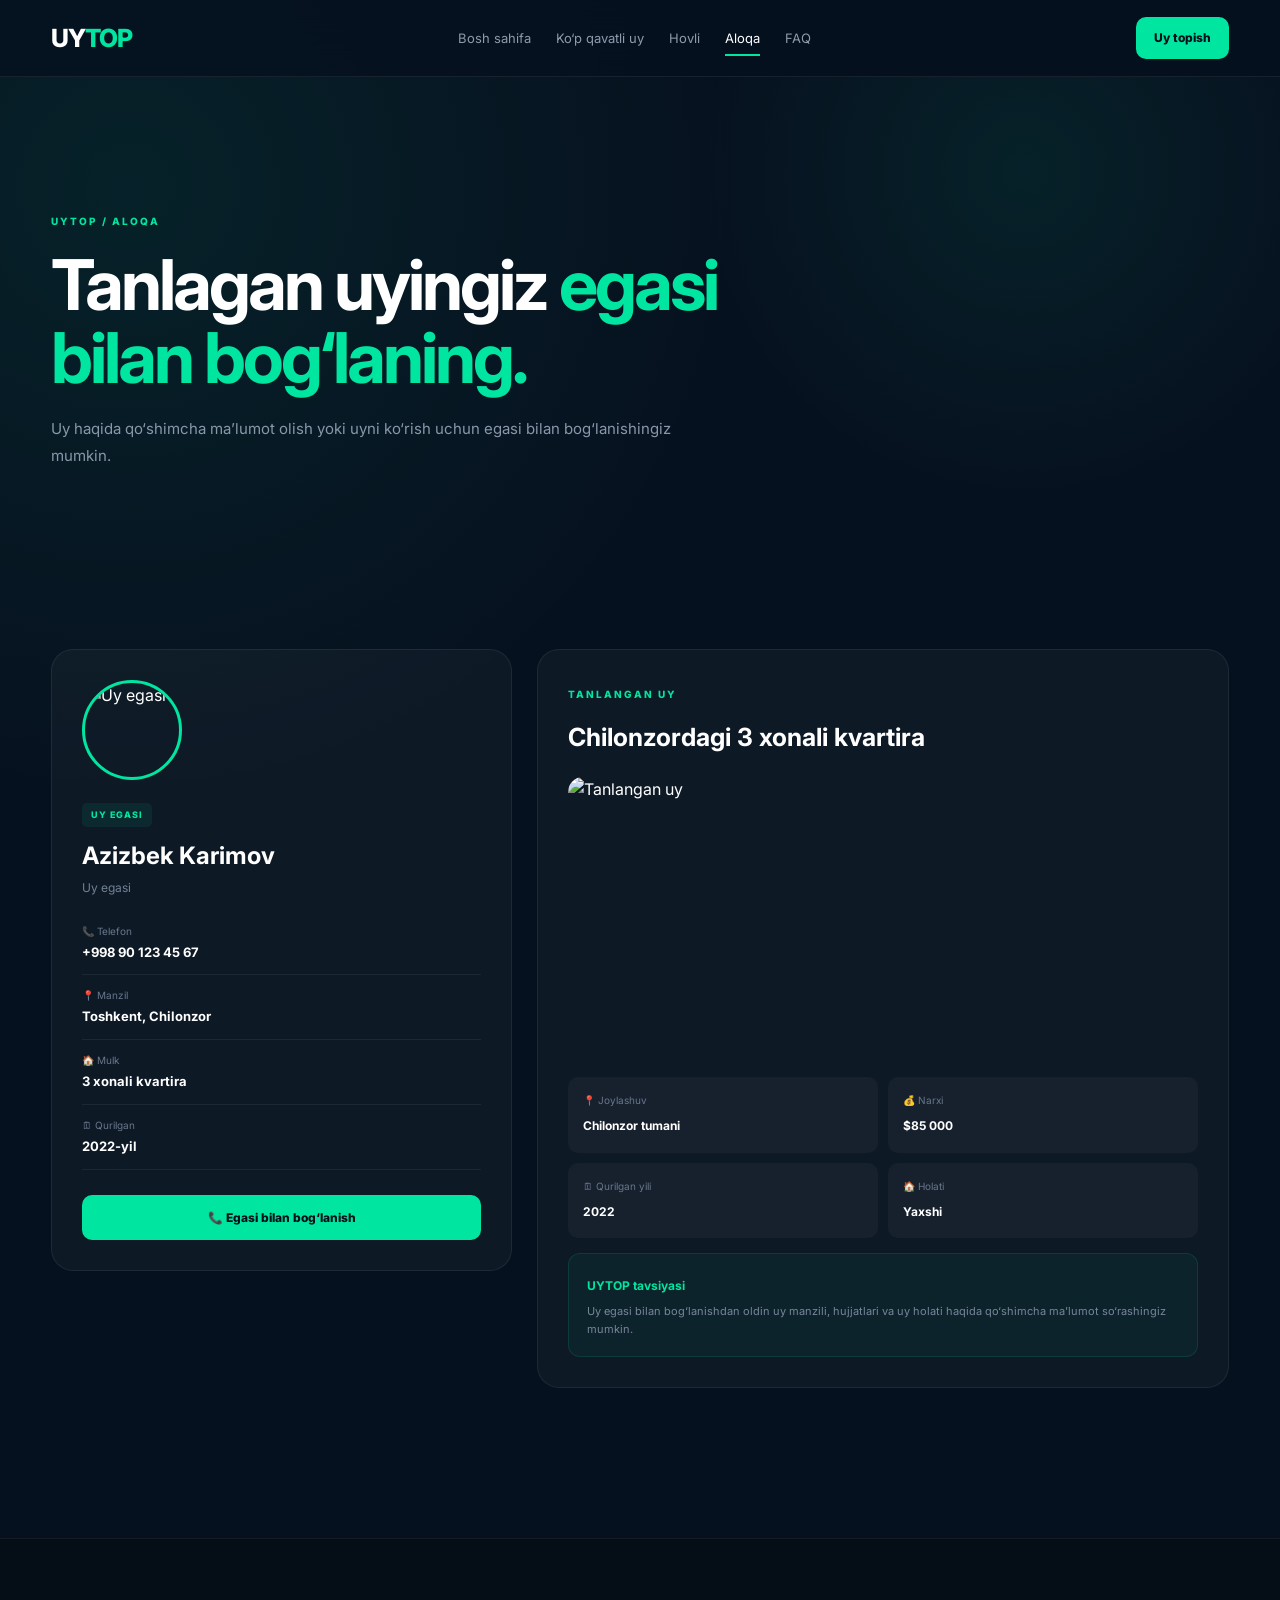
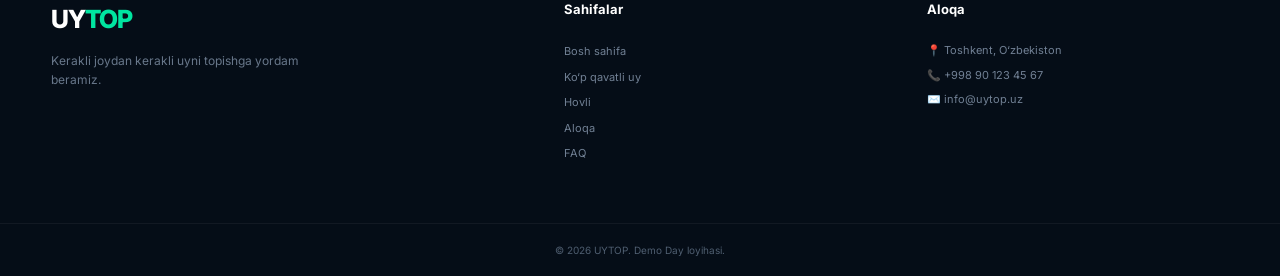
==== aloqa.html @ 3dddcec1 "uy" ====
<!DOCTYPE html>
<html lang="uz">

<head>

    <meta charset="UTF-8">

    <meta name="viewport"
          content="width=device-width, initial-scale=1.0">

    <title>Aloqa — UYTOP</title>

    <link rel="stylesheet" href="style.css">

</head>


<body>


<header class="header">

    <div class="container nav">

        <a href="index.html" class="logo">
            UY<span>TOP</span>
        </a>


        <nav class="menu">

            <a href="index.html">
                Bosh sahifa
            </a>

            <a href="kop-qavatli.html">
                Ko‘p qavatli uy
            </a>

            <a href="hovli.html">
                Hovli
            </a>

            <a href="aloqa.html" class="active">
                Aloqa
            </a>

            <a href="faq.html">
                FAQ
            </a>

        </nav>


        <a href="aloqa.html" class="nav-button">
            Uy topish
        </a>

    </div>

</header>



<main>


<section class="page-hero">

    <div class="container">

        <span class="section-label">
            UYTOP / ALOQA
        </span>

        <h1>
            Tanlagan uyingiz
            <span>egasi bilan bog‘laning.</span>
        </h1>

        <p>
            Uy haqida qo‘shimcha ma’lumot olish yoki
            uyni ko‘rish uchun egasi bilan bog‘lanishingiz mumkin.
        </p>

    </div>

</section>



<section class="section">

    <div class="container contact-grid">


        <!-- UY EGASI -->

        <div class="owner-card">

            <div class="owner-photo">

                <img
                    src="https://picsum.photos/300/300?random=40"
                    alt="Uy egasi"
                >

            </div>


            <div class="owner-info">

                <span class="tag">
                    UY EGASI
                </span>

                <h2>
                    Azizbek Karimov
                </h2>

                <p>
                    Uy egasi
                </p>

            </div>


            <div class="owner-details">

                <div>
                    <span>📞 Telefon</span>

                    <strong>
                        +998 90 123 45 67
                    </strong>
                </div>


                <div>
                    <span>📍 Manzil</span>

                    <strong>
                        Toshkent, Chilonzor
                    </strong>
                </div>


                <div>
                    <span>🏠 Mulk</span>

                    <strong>
                        3 xonali kvartira
                    </strong>
                </div>


                <div>
                    <span>🗓 Qurilgan</span>

                    <strong>
                        2022-yil
                    </strong>
                </div>

            </div>


            <a href="tel:+998901234567"
               class="call-button">

                📞 Egasi bilan bog‘lanish

            </a>

        </div>



        <!-- TANLANGAN UY -->

        <div class="selected-property">

            <span class="section-label">
                TANLANGAN UY
            </span>

            <h2>
                Chilonzordagi 3 xonali kvartira
            </h2>


            <img
                src="https://picsum.photos/600/400?random=41"
                alt="Tanlangan uy"
            >


            <div class="selected-info">

                <div>
                    <span>📍 Joylashuv</span>

                    <strong>
                        Chilonzor tumani
                    </strong>
                </div>


                <div>
                    <span>💰 Narxi</span>

                    <strong>
                        $85 000
                    </strong>
                </div>


                <div>
                    <span>🗓 Qurilgan yili</span>

                    <strong>
                        2022
                    </strong>
                </div>


                <div>
                    <span>🏠 Holati</span>

                    <strong>
                        Yaxshi
                    </strong>
                </div>

            </div>


            <div class="notice">

                <strong>
                    UYTOP tavsiyasi
                </strong>

                <p>
                    Uy egasi bilan bog‘lanishdan oldin
                    uy manzili, hujjatlari va uy holati
                    haqida qo‘shimcha ma’lumot so‘rashingiz mumkin.
                </p>

            </div>

        </div>


    </div>

</section>


</main>



<footer class="footer">

    <div class="container footer-grid">

        <div>

            <a href="index.html"
               class="logo">

                UY<span>TOP</span>

            </a>

            <p>
                Kerakli joydan kerakli uyni
                topishga yordam beramiz.
            </p>

        </div>


        <div>

            <h4>Sahifalar</h4>

            <a href="index.html">
                Bosh sahifa
            </a>

            <a href="kop-qavatli.html">
                Ko‘p qavatli uy
            </a>

            <a href="hovli.html">
                Hovli
            </a>

            <a href="aloqa.html">
                Aloqa
            </a>

            <a href="faq.html">
                FAQ
            </a>

        </div>


        <div>

            <h4>Aloqa</h4>

            <p>📍 Toshkent, O‘zbekiston</p>

            <p>📞 +998 90 123 45 67</p>

            <p>✉️ info@uytop.uz</p>

        </div>

    </div>


    <div class="copyright">
        © 2026 UYTOP. Demo Day loyihasi.
    </div>

</footer>


</body>
</html>
---- style.css ----
@import url('https://fonts.googleapis.com/css2?family=Inter:wght@400;500;600;700;800&display=swap');


/* ===================================
   RESET
=================================== */

* {
    margin: 0;
    padding: 0;
    box-sizing: border-box;
}

html {
    scroll-behavior: smooth;
}

body {
    font-family: "Inter", sans-serif;

    background:
        radial-gradient(
            circle at 10% 10%,
            rgba(0, 229, 160, .08),
            transparent 30%
        ),
        #06111f;

    color: #ffffff;

    line-height: 1.6;

    overflow-x: hidden;
}

a {
    text-decoration: none;

    color: inherit;
}

img {
    max-width: 100%;

    display: block;
}

button {
    font-family: inherit;
}


/* ===================================
   CONTAINER
=================================== */

.container {
    width: min(1180px, 92%);

    margin: 0 auto;
}


/* ===================================
   HEADER
=================================== */

.header {
    position: sticky;

    top: 0;

    z-index: 1000;

    background: rgba(6,17,31,.85);

    backdrop-filter: blur(18px);

    border-bottom:
        1px solid rgba(255,255,255,.07);
}

.nav {
    min-height: 76px;

    display: flex;

    align-items: center;

    justify-content: space-between;

    gap: 25px;
}

.logo {
    font-size: 25px;

    font-weight: 800;

    letter-spacing: -1px;
}

.logo span {
    color: #00e5a0;
}

.menu {
    display: flex;

    align-items: center;

    gap: 25px;
}

.menu a {
    position: relative;

    color: #8d9bac;

    font-size: 13px;

    transition: .3s ease;
}

.menu a:hover,
.menu a.active {
    color: #ffffff;
}

.menu a::after {
    content: "";

    position: absolute;

    left: 0;

    bottom: -8px;

    width: 0;

    height: 2px;

    background: #00e5a0;

    transition: .3s;
}

.menu a:hover::after,
.menu a.active::after {
    width: 100%;
}

.nav-button {
    padding: 11px 18px;

    background: #00e5a0;

    color: #031019;

    border-radius: 10px;

    font-size: 12px;

    font-weight: 800;

    transition: .3s;
}

.nav-button:hover {
    transform: translateY(-3px);

    box-shadow:
        0 12px 30px rgba(0,229,160,.2);
}


/* ===================================
   HERO
=================================== */

.hero {
    min-height: 650px;

    display: flex;

    align-items: center;
}

.hero-grid {
    display: grid;

    grid-template-columns: 1fr 1fr;

    align-items: center;

    gap: 70px;
}

.badge {
    display: inline-block;

    padding: 7px 13px;

    border-radius: 30px;

    color: #00e5a0;

    background:
        rgba(0,229,160,.08);

    border:
        1px solid rgba(0,229,160,.15);

    font-size: 11px;

    margin-bottom: 20px;
}

.hero-content h1 {
    max-width: 650px;

    font-size:
        clamp(45px, 6vw, 75px);

    line-height: 1.02;

    letter-spacing: -4px;

    margin-bottom: 25px;

    animation: fadeUp .8s ease both;
}

.hero-content h1 span {
    display: block;

    color: #00e5a0;
}

.hero-content > p {
    max-width: 600px;

    color: #91a0b1;

    font-size: 16px;

    line-height: 1.8;

    margin-bottom: 30px;

    animation: fadeUp 1s .1s ease both;
}

.hero-buttons {
    display: flex;

    gap: 12px;

    animation: fadeUp 1s .2s ease both;
}

.btn {
    display: inline-block;

    padding: 14px 21px;

    border-radius: 10px;

    font-size: 13px;

    font-weight: 700;

    transition: .3s ease;
}

.btn.primary {
    background: #00e5a0;

    color: #031019;
}

.btn.primary:hover {
    transform: translateY(-4px);

    box-shadow:
        0 15px 35px rgba(0,229,160,.2);
}

.btn.secondary {
    background: rgba(255,255,255,.04);

    border:
        1px solid rgba(255,255,255,.1);

    color: white;
}

.btn.secondary:hover {
    background:
        rgba(255,255,255,.09);

    transform: translateY(-4px);
}

.hero-stats {
    display: flex;

    gap: 40px;

    margin-top: 40px;
}

.hero-stats div {
    display: flex;

    flex-direction: column;
}

.hero-stats strong {
    color: #ffffff;

    font-size: 20px;
}

.hero-stats span {
    color: #69798c;

    font-size: 11px;
}


/* ===================================
   HERO IMAGE
=================================== */

.hero-image {
    position: relative;

    animation:
        imageAppear 1s .2s ease both;
}

.hero-image > img {
    width: 100%;

    height: 470px;

    object-fit: cover;

    border-radius: 25px;

    border:
        1px solid rgba(255,255,255,.1);

    filter:
        saturate(.9)
        brightness(.8);

    box-shadow:
        0 30px 80px rgba(0,0,0,.35);
}

.image-card {
    position: absolute;

    padding: 13px 16px;

    background:
        rgba(5,18,31,.88);

    backdrop-filter: blur(12px);

    border:
        1px solid rgba(255,255,255,.1);

    border-radius: 12px;

    box-shadow:
        0 15px 40px rgba(0,0,0,.25);
}

.price-card {
    left: -25px;

    bottom: 45px;

    display: flex;

    flex-direction: column;
}

.price-card span {
    color: #738398;

    font-size: 10px;
}

.price-card strong {
    color: #00e5a0;

    font-size: 20px;
}

.location-card {
    right: -20px;

    top: 30px;

    color: #ffffff;

    font-size: 11px;
}


/* ===================================
   SECTIONS
=================================== */

.section {
    padding: 100px 0;
}

.section-title {
    max-width: 700px;

    margin:
        0 auto 55px;

    text-align: center;
}

.section-title > span,
.section-label {
    color: #00e5a0;

    font-size: 10px;

    font-weight: 800;

    letter-spacing: 2px;
}

.section-title h2 {
    font-size: 42px;

    line-height: 1.15;

    letter-spacing: -2px;

    margin: 12px 0;
}

.section-title h2 b {
    color: #00e5a0;
}

.section-title p {
    color: #7f8da0;

    font-size: 14px;

    line-height: 1.7;
}


/* ===================================
   PROBLEM
=================================== */

.problem-grid {
    display: grid;

    grid-template-columns:
        repeat(3, 1fr);

    gap: 18px;
}

.problem-card {
    padding: 28px;

    background:
        rgba(255,255,255,.035);

    border:
        1px solid rgba(255,255,255,.07);

    border-radius: 18px;

    transition: .35s ease;
}

.problem-card:hover {
    transform: translateY(-8px);

    border-color:
        rgba(0,229,160,.25);
}

.icon {
    width: 48px;

    height: 48px;

    display: flex;

    align-items: center;

    justify-content: center;

    background:
        rgba(0,229,160,.08);

    border-radius: 12px;

    font-size: 22px;

    margin-bottom: 18px;
}

.problem-card h3 {
    font-size: 16px;

    margin-bottom: 10px;
}

.problem-card p {
    color: #7e8c9e;

    font-size: 13px;

    line-height: 1.7;
}


/* ===================================
   SOLUTION
=================================== */

.solution-section {
    background:
        linear-gradient(
            90deg,
            rgba(0,229,160,.025),
            transparent
        );
}

.solution-grid {
    display: grid;

    grid-template-columns: 1fr 1fr;

    gap: 80px;

    align-items: center;
}

.solution-grid h2 {
    font-size: 45px;

    line-height: 1.1;

    letter-spacing: -2px;

    margin: 15px 0 20px;
}

.solution-grid h2 span {
    color: #00e5a0;
}

.solution-grid > div:first-child > p {
    color: #8795a7;

    font-size: 14px;

    line-height: 1.8;

    margin-bottom: 28px;
}

.solution-list {
    display: flex;

    flex-direction: column;

    gap: 12px;
}

.solution-item {
    display: flex;

    gap: 20px;

    padding: 20px;

    border-radius: 14px;

    background:
        rgba(255,255,255,.035);

    border:
        1px solid rgba(255,255,255,.06);

    transition: .3s;
}

.solution-item:hover {
    transform: translateX(7px);

    border-color:
        rgba(0,229,160,.25);
}

.solution-item > span {
    color: #00e5a0;

    font-weight: 800;
}

.solution-item h3 {
    font-size: 14px;

    margin-bottom: 3px;
}

.solution-item p {
    color: #748296;

    font-size: 12px;
}


/* ===================================
   HOUSE TYPES
=================================== */

.house-types {
    display: grid;

    grid-template-columns: 1fr 1fr;

    gap: 20px;
}

.house-type {
    overflow: hidden;

    background:
        rgba(255,255,255,.035);

    border:
        1px solid rgba(255,255,255,.07);

    border-radius: 20px;

    transition: .4s;
}

.house-type:hover {
    transform: translateY(-8px);

    border-color:
        rgba(0,229,160,.3);
}

.house-type > img {
    width: 100%;

    height: 270px;

    object-fit: cover;

    transition: .5s;
}

.house-type:hover img {
    transform: scale(1.04);
}

.house-type-content {
    padding: 25px;
}

.tag {
    display: inline-block;

    color: #00e5a0;

    background:
        rgba(0,229,160,.08);

    padding: 5px 9px;

    border-radius: 5px;

    font-size: 9px;

    font-weight: 800;

    letter-spacing: 1px;
}

.house-type h3 {
    font-size: 22px;

    margin: 12px 0;
}

.house-type p {
    color: #7f8da0;

    font-size: 13px;

    line-height: 1.7;

    margin-bottom: 18px;
}

.house-type-content a {
    color: #00e5a0;

    font-size: 13px;

    font-weight: 700;

    transition: .3s;
}

.house-type-content a:hover {
    padding-left: 5px;
}


/* ===================================
   PAGE HERO
=================================== */

.page-hero {
    padding: 130px 0 80px;

    background:
        radial-gradient(
            circle at 80% 20%,
            rgba(0,229,160,.08),
            transparent 30%
        );
}

.page-hero h1 {
    max-width: 800px;

    font-size:
        clamp(42px, 6vw, 70px);

    line-height: 1.05;

    letter-spacing: -3px;

    margin: 15px 0 20px;
}

.page-hero h1 span {
    color: #00e5a0;
}

.page-hero p {
    max-width: 650px;

    color: #8997a9;

    font-size: 15px;

    line-height: 1.8;
}


/* ===================================
   PROPERTY GRID
=================================== */

.house-grid {
    display: grid;

    grid-template-columns:
        repeat(2, 1fr);

    gap: 20px;
}

.property-card {
    overflow: hidden;

    background:
        rgba(255,255,255,.035);

    border:
        1px solid rgba(255,255,255,.07);

    border-radius: 20px;

    transition: .4s;
}

.property-card:hover {
    transform: translateY(-8px);

    border-color:
        rgba(0,229,160,.3);

    box-shadow:
        0 25px 60px rgba(0,0,0,.2);
}

.property-card > img {
    width: 100%;

    height: 270px;

    object-fit: cover;

    transition: .5s;
}

.property-card:hover > img {
    transform: scale(1.03);
}

.property-content {
    padding: 25px;
}

.property-top {
    display: flex;

    align-items: center;

    justify-content: space-between;

    margin-bottom: 15px;
}

.property-top strong {
    color: #00e5a0;

    font-size: 20px;
}

.property-content h2 {
    font-size: 20px;

    line-height: 1.3;

    margin-bottom: 8px;
}

.location {
    color: #77869a;

    font-size: 11px;

    margin-bottom: 15px;
}

.property-info {
    display: flex;

    flex-wrap: wrap;

    gap: 8px;

    padding: 13px 0;

    border-top:
        1px solid rgba(255,255,255,.06);

    border-bottom:
        1px solid rgba(255,255,255,.06);

    margin-bottom: 15px;
}

.property-info span {
    color: #a6b2c1;

    background:
        rgba(255,255,255,.04);

    padding: 6px 9px;

    border-radius: 6px;

    font-size: 10px;
}

.property-content > p:not(.location) {
    color: #7c8a9d;

    font-size: 12px;

    line-height: 1.7;

    margin-bottom: 20px;
}

.property-button {
    display: block;

    width: 100%;

    text-align: center;

    padding: 12px;

    border-radius: 9px;

    color: #00e5a0;

    background:
        rgba(0,229,160,.07);

    border:
        1px solid rgba(0,229,160,.15);

    font-size: 12px;

    font-weight: 700;

    transition: .3s;
}

.property-button:hover {
    color: #031019;

    background: #00e5a0;
}


/* ===================================
   CONTACT
=================================== */

.contact-grid {
    display: grid;

    grid-template-columns: .8fr 1.2fr;

    gap: 25px;

    align-items: start;
}

.owner-card,
.selected-property {
    padding: 30px;

    background:
        rgba(255,255,255,.035);

    border:
        1px solid rgba(255,255,255,.07);

    border-radius: 22px;
}

.owner-photo {
    width: 100px;

    height: 100px;

    overflow: hidden;

    border-radius: 50%;

    border:
        3px solid #00e5a0;

    margin-bottom: 20px;
}

.owner-photo img {
    width: 100%;

    height: 100%;

    object-fit: cover;
}

.owner-info h2 {
    font-size: 24px;

    margin: 10px 0 3px;
}

.owner-info p {
    color: #728195;

    font-size: 12px;
}

.owner-details {
    display: flex;

    flex-direction: column;

    gap: 12px;

    margin: 25px 0;
}

.owner-details div {
    display: flex;

    flex-direction: column;

    gap: 3px;

    padding-bottom: 12px;

    border-bottom:
        1px solid rgba(255,255,255,.06);
}

.owner-details span {
    color: #68778b;

    font-size: 10px;
}

.owner-details strong {
    font-size: 13px;
}

.call-button {
    display: block;

    padding: 13px;

    text-align: center;

    background: #00e5a0;

    color: #031019;

    border-radius: 10px;

    font-weight: 800;

    font-size: 12px;

    transition: .3s;
}

.call-button:hover {
    transform: translateY(-3px);

    box-shadow:
        0 12px 30px rgba(0,229,160,.2);
}

.selected-property h2 {
    font-size: 25px;

    margin: 12px 0 20px;
}

.selected-property > img {
    width: 100%;

    height: 280px;

    object-fit: cover;

    border-radius: 15px;

    margin-bottom: 20px;
}

.selected-info {
    display: grid;

    grid-template-columns: 1fr 1fr;

    gap: 10px;
}

.selected-info div {
    padding: 15px;

    background:
        rgba(255,255,255,.035);

    border-radius: 10px;
}

.selected-info span {
    display: block;

    color: #68778b;

    font-size: 10px;

    margin-bottom: 4px;
}

.selected-info strong {
    font-size: 12px;
}

.notice {
    margin-top: 15px;

    padding: 18px;

    background:
        rgba(0,229,160,.05);

    border:
        1px solid rgba(0,229,160,.12);

    border-radius: 12px;
}

.notice strong {
    color: #00e5a0;

    font-size: 12px;
}

.notice p {
    color: #77869a;

    font-size: 11px;

    margin-top: 5px;
}


/* ===================================
   FAQ
=================================== */

.faq-container {
    max-width: 850px;
}

.faq-item {
    margin-bottom: 12px;

    padding: 0 20px;

    background:
        rgba(255,255,255,.035);

    border:
        1px solid rgba(255,255,255,.07);

    border-radius: 13px;

    transition: .3s;
}

.faq-item:hover {
    border-color:
        rgba(0,229,160,.2);
}

.faq-item summary {
    display: flex;

    align-items: center;

    justify-content: space-between;

    padding: 20px 0;

    cursor: pointer;

    list-style: none;

    font-size: 14px;

    font-weight: 600;
}

.faq-item summary::-webkit-details-marker {
    display: none;
}

.faq-item summary span {
    color: #00e5a0;

    font-size: 22px;

    transition: .3s;
}

.faq-item[open] summary span {
    transform: rotate(45deg);
}

.faq-item p {
    color: #7e8d9f;

    font-size: 13px;

    line-height: 1.8;

    padding:
        0 0 20px;
}


/* ===================================
   FOOTER
=================================== */

.footer {
    margin-top: 50px;

    border-top:
        1px solid rgba(255,255,255,.06);

    background: #050d17;
}

.footer-grid {
    display: grid;

    grid-template-columns:
        1.5fr 1fr 1fr;

    gap: 60px;

    padding: 60px 0;
}

.footer-grid > div:first-child p {
    max-width: 300px;

    color: #68778a;

    font-size: 12px;

    margin-top: 12px;
}

.footer h4 {
    margin-bottom: 15px;

    font-size: 13px;
}

.footer-grid > div:nth-child(2) {
    display: flex;

    flex-direction: column;

    gap: 8px;
}

.footer-grid > div:nth-child(2) a {
    color: #718094;

    font-size: 11px;

    transition: .3s;
}

.footer-grid > div:nth-child(2) a:hover {
    color: #00e5a0;

    padding-left: 4px;
}

.footer-grid > div:nth-child(3) {
    display: flex;

    flex-direction: column;

    gap: 7px;
}

.footer-grid > div:nth-child(3) p {
    color: #718094;

    font-size: 11px;
}

.copyright {
    padding: 18px;

    text-align: center;

    color: #4f5e70;

    font-size: 10px;

    border-top:
        1px solid rgba(255,255,255,.05);
}


/* ===================================
   ANIMATIONS
=================================== */

@keyframes fadeUp {

    from {
        opacity: 0;

        transform:
            translateY(25px);
    }

    to {
        opacity: 1;

        transform:
            translateY(0);
    }

}

@keyframes imageAppear {

    from {
        opacity: 0;

        transform:
            translateX(30px)
            scale(.97);
    }

    to {
        opacity: 1;

        transform:
            translateX(0)
            scale(1);
    }

}


/* ===================================
   RESPONSIVE
=================================== */

@media (max-width: 900px) {

    .menu {
        gap: 12px;
    }

    .menu a {
        font-size: 11px;
    }

    .hero-grid,
    .solution-grid,
    .contact-grid {
        grid-template-columns: 1fr;
    }

    .hero {
        padding:
            80px 0;
    }

    .hero-image {
        max-width: 650px;

        margin: auto;
    }

    .problem-grid {
        grid-template-columns:
            repeat(2, 1fr);
    }

    .house-grid {
        grid-template-columns: 1fr;
    }

}


/* ===================================
   MOBILE
=================================== */

@media (max-width: 650px) {

    .nav {
        min-height: 65px;
    }

    .menu {
        display: none;
    }

    .nav-button {
        display: none;
    }

    .hero-content h1 {
        font-size: 48px;

        letter-spacing: -2px;
    }

    .hero-image > img {
        height: 300px;
    }

    .price-card {
        left: 10px;

        bottom: 20px;
    }

    .location-card {
        right: 10px;

        top: 20px;
    }

    .hero-buttons {
        flex-direction: column;
    }

    .btn {
        width: 100%;

        text-align: center;
    }

    .hero-stats {
        gap: 20px;
    }

    .section {
        padding: 70px 0;
    }

    .section-title h2,
    .solution-grid h2 {
        font-size: 34px;
    }

    .problem-grid,
    .house-types,
    .selected-info {
        grid-template-columns: 1fr;
    }

    .page-hero {
        padding: 90px 0 60px;
    }

    .page-hero h1 {
        font-size: 43px;

        letter-spacing: -2px;
    }

    .property-card > img {
        height: 220px;
    }

    .selected-property > img {
        height: 220px;
    }

    .footer-grid {
        grid-template-columns: 1fr;

        gap: 30px;

        padding: 45px 0;
    }

}
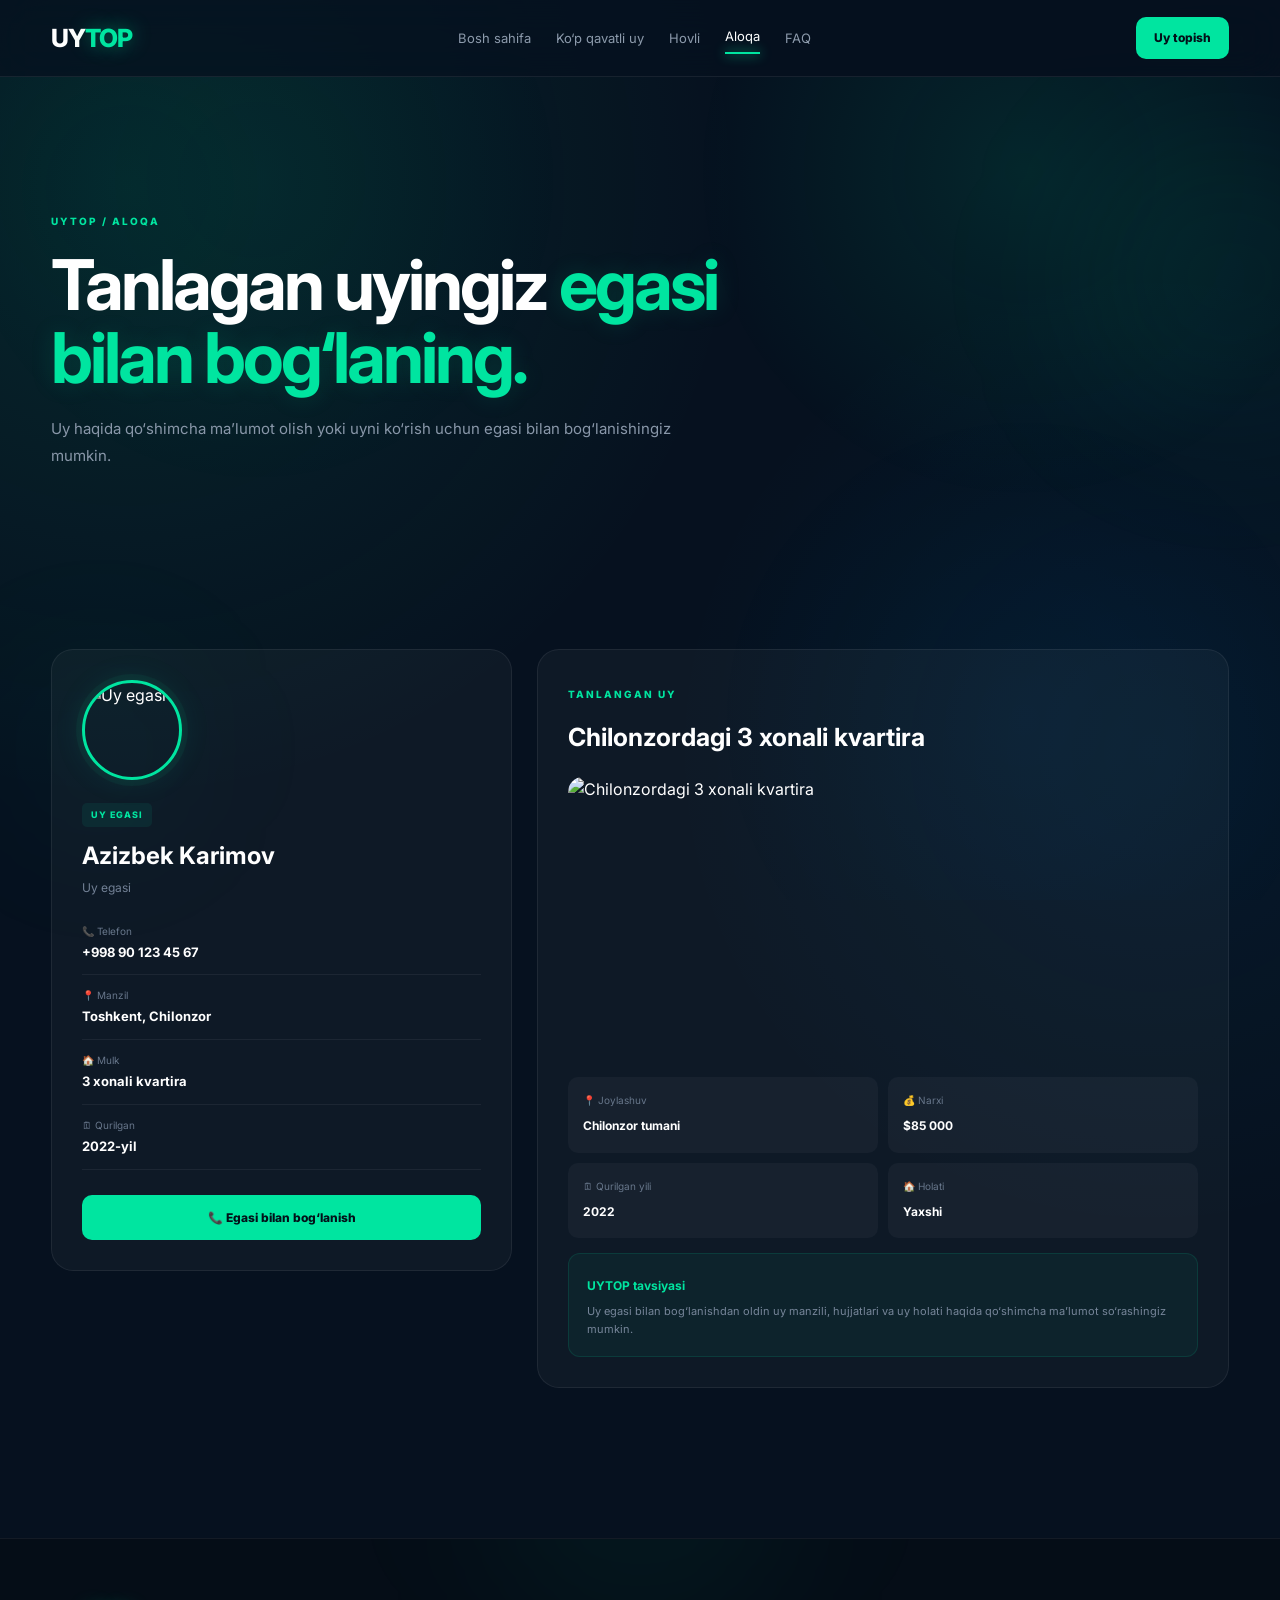
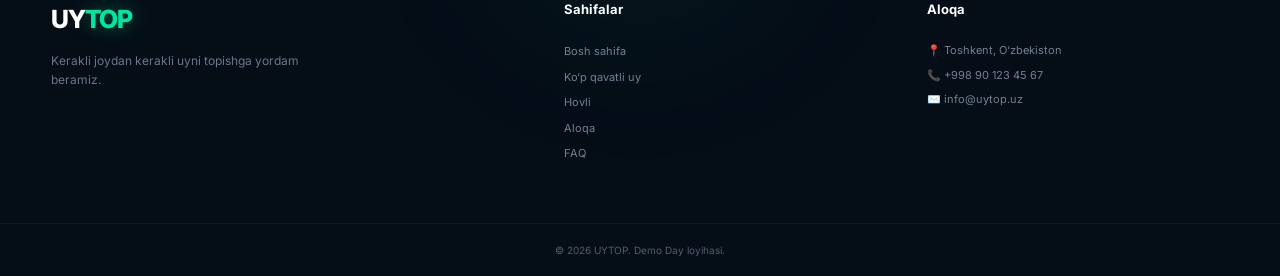
==== commit 0d95fb80: "Updated website" ====
--- a/aloqa.html
+++ b/aloqa.html
@@ -101,7 +101,7 @@
             <div class="owner-photo">
 
                 <img
-                    src="https://picsum.photos/300/300?random=40"
+                    src="https://images.unsplash.com/photo-1560250097-0b93528c311a?auto=format&fit=crop&w=500&q=85"
                     alt="Uy egasi"
                 >
 
@@ -190,8 +190,8 @@
 
 
             <img
-                src="https://picsum.photos/600/400?random=41"
-                alt="Tanlangan uy"
+                src="https://images.unsplash.com/photo-1545324418-cc1a3fa10c00?auto=format&fit=crop&w=1200&q=85"
+                alt="Chilonzordagi 3 xonali kvartira"
             >
 
 
--- a/style.css
+++ b/style.css
@@ -1,9 +1,8 @@
 @import url('https://fonts.googleapis.com/css2?family=Inter:wght@400;500;600;700;800&display=swap');
 
-
-/* ===================================
+/* =========================================================
    RESET
-=================================== */
+========================================================= */
 
 * {
     margin: 0;
@@ -17,98 +16,141 @@
 
 body {
     font-family: "Inter", sans-serif;
-
     background:
-        radial-gradient(
-            circle at 10% 10%,
-            rgba(0, 229, 160, .08),
-            transparent 30%
-        ),
+        radial-gradient(circle at 10% 10%, rgba(0,229,160,.10), transparent 30%),
+        radial-gradient(circle at 90% 40%, rgba(0,170,255,.06), transparent 30%),
         #06111f;
-
-    color: #ffffff;
-
+    color: #fff;
     line-height: 1.6;
-
     overflow-x: hidden;
+}
+
+body::before {
+    content: "";
+    position: fixed;
+    inset: 0;
+    pointer-events: none;
+    z-index: -1;
+    background:
+        radial-gradient(circle at 20% 20%, rgba(0,229,160,.04), transparent 25%),
+        radial-gradient(circle at 80% 80%, rgba(0,150,255,.04), transparent 25%);
+    animation: backgroundMove 12s ease-in-out infinite alternate;
 }
 
 a {
     text-decoration: none;
-
     color: inherit;
 }
 
 img {
     max-width: 100%;
-
     display: block;
 }
 
-button {
+button,
+input,
+select,
+textarea {
     font-family: inherit;
 }
 
 
-/* ===================================
+/* =========================================================
+   SCROLLBAR
+========================================================= */
+
+::-webkit-scrollbar {
+    width: 8px;
+}
+
+::-webkit-scrollbar-track {
+    background: #06111f;
+}
+
+::-webkit-scrollbar-thumb {
+    background: linear-gradient(#00e5a0, #00a878);
+    border-radius: 20px;
+}
+
+::-webkit-scrollbar-thumb:hover {
+    background: #00ffc0;
+}
+
+
+/* =========================================================
+   SELECTION
+========================================================= */
+
+::selection {
+    background: #00e5a0;
+    color: #031019;
+}
+
+
+/* =========================================================
    CONTAINER
-=================================== */
+========================================================= */
 
 .container {
     width: min(1180px, 92%);
-
     margin: 0 auto;
 }
 
 
-/* ===================================
+/* =========================================================
    HEADER
-=================================== */
+========================================================= */
 
 .header {
     position: sticky;
-
     top: 0;
-
     z-index: 1000;
 
-    background: rgba(6,17,31,.85);
-
-    backdrop-filter: blur(18px);
-
-    border-bottom:
-        1px solid rgba(255,255,255,.07);
+    background: rgba(6,17,31,.78);
+    backdrop-filter: blur(20px);
+
+    border-bottom: 1px solid rgba(255,255,255,.07);
+
+    transition: .4s ease;
+}
+
+.header:hover {
+    background: rgba(6,17,31,.92);
+    border-bottom-color: rgba(0,229,160,.15);
 }
 
 .nav {
     min-height: 76px;
 
     display: flex;
-
     align-items: center;
-
     justify-content: space-between;
 
     gap: 25px;
 }
 
 .logo {
+    position: relative;
+
     font-size: 25px;
-
     font-weight: 800;
-
     letter-spacing: -1px;
+
+    transition: .35s ease;
+}
+
+.logo:hover {
+    transform: scale(1.05);
 }
 
 .logo span {
     color: #00e5a0;
+    text-shadow: 0 0 20px rgba(0,229,160,.45);
 }
 
 .menu {
     display: flex;
-
     align-items: center;
-
     gap: 25px;
 }
 
@@ -116,7 +158,6 @@
     position: relative;
 
     color: #8d9bac;
-
     font-size: 13px;
 
     transition: .3s ease;
@@ -125,24 +166,24 @@
 .menu a:hover,
 .menu a.active {
     color: #ffffff;
+    transform: translateY(-2px);
 }
 
 .menu a::after {
     content: "";
 
     position: absolute;
-
     left: 0;
-
     bottom: -8px;
 
     width: 0;
-
     height: 2px;
 
     background: #00e5a0;
 
-    transition: .3s;
+    box-shadow: 0 0 12px #00e5a0;
+
+    transition: .35s ease;
 }
 
 .menu a:hover::after,
@@ -151,44 +192,90 @@
 }
 
 .nav-button {
+    position: relative;
+    overflow: hidden;
+
     padding: 11px 18px;
 
     background: #00e5a0;
-
     color: #031019;
 
     border-radius: 10px;
 
     font-size: 12px;
-
     font-weight: 800;
 
-    transition: .3s;
+    transition: .35s ease;
+}
+
+.nav-button::before {
+    content: "";
+
+    position: absolute;
+    top: 0;
+    left: -120%;
+
+    width: 100%;
+    height: 100%;
+
+    background: linear-gradient(
+        90deg,
+        transparent,
+        rgba(255,255,255,.45),
+        transparent
+    );
+
+    transition: .6s;
+}
+
+.nav-button:hover::before {
+    left: 120%;
 }
 
 .nav-button:hover {
-    transform: translateY(-3px);
+    transform: translateY(-4px) scale(1.03);
 
     box-shadow:
-        0 12px 30px rgba(0,229,160,.2);
-}
-
-
-/* ===================================
+        0 12px 30px rgba(0,229,160,.25),
+        0 0 20px rgba(0,229,160,.15);
+}
+
+
+/* =========================================================
    HERO
-=================================== */
+========================================================= */
 
 .hero {
     min-height: 650px;
 
     display: flex;
-
     align-items: center;
+
+    position: relative;
+}
+
+.hero::before {
+    content: "";
+
+    position: absolute;
+
+    width: 400px;
+    height: 400px;
+
+    left: -180px;
+    top: 50px;
+
+    border-radius: 50%;
+
+    background: rgba(0,229,160,.07);
+
+    filter: blur(80px);
+
+    animation: floatingGlow 8s ease-in-out infinite;
 }
 
 .hero-grid {
     display: grid;
-
     grid-template-columns: 1fr 1fr;
 
     align-items: center;
@@ -205,22 +292,23 @@
 
     color: #00e5a0;
 
-    background:
-        rgba(0,229,160,.08);
-
-    border:
-        1px solid rgba(0,229,160,.15);
+    background: rgba(0,229,160,.08);
+
+    border: 1px solid rgba(0,229,160,.15);
 
     font-size: 11px;
 
     margin-bottom: 20px;
+
+    animation:
+        fadeUp .8s ease both,
+        badgePulse 3s ease-in-out infinite;
 }
 
 .hero-content h1 {
     max-width: 650px;
 
-    font-size:
-        clamp(45px, 6vw, 75px);
+    font-size: clamp(45px, 6vw, 75px);
 
     line-height: 1.02;
 
@@ -235,6 +323,12 @@
     display: block;
 
     color: #00e5a0;
+
+    text-shadow:
+        0 0 15px rgba(0,229,160,.25),
+        0 0 40px rgba(0,229,160,.10);
+
+    animation: textGlow 3s ease-in-out infinite alternate;
 }
 
 .hero-content > p {
@@ -253,13 +347,15 @@
 
 .hero-buttons {
     display: flex;
-
     gap: 12px;
 
     animation: fadeUp 1s .2s ease both;
 }
 
 .btn {
+    position: relative;
+    overflow: hidden;
+
     display: inline-block;
 
     padding: 14px 21px;
@@ -267,39 +363,69 @@
     border-radius: 10px;
 
     font-size: 13px;
-
     font-weight: 700;
 
-    transition: .3s ease;
+    transition: .35s ease;
+}
+
+.btn::before {
+    content: "";
+
+    position: absolute;
+
+    top: 0;
+    left: -120%;
+
+    width: 100%;
+    height: 100%;
+
+    background: linear-gradient(
+        90deg,
+        transparent,
+        rgba(255,255,255,.35),
+        transparent
+    );
+
+    transition: .6s ease;
+}
+
+.btn:hover::before {
+    left: 120%;
 }
 
 .btn.primary {
     background: #00e5a0;
-
     color: #031019;
+
+    box-shadow:
+        0 8px 25px rgba(0,229,160,.12);
 }
 
 .btn.primary:hover {
-    transform: translateY(-4px);
+    transform: translateY(-5px) scale(1.02);
 
     box-shadow:
-        0 15px 35px rgba(0,229,160,.2);
+        0 15px 35px rgba(0,229,160,.25),
+        0 0 25px rgba(0,229,160,.12);
 }
 
 .btn.secondary {
     background: rgba(255,255,255,.04);
 
-    border:
-        1px solid rgba(255,255,255,.1);
+    border: 1px solid rgba(255,255,255,.1);
 
     color: white;
 }
 
 .btn.secondary:hover {
-    background:
-        rgba(255,255,255,.09);
-
-    transform: translateY(-4px);
+    background: rgba(255,255,255,.09);
+
+    transform: translateY(-5px);
+
+    border-color: rgba(0,229,160,.3);
+
+    box-shadow:
+        0 12px 30px rgba(0,0,0,.2);
 }
 
 .hero-stats {
@@ -308,56 +434,108 @@
     gap: 40px;
 
     margin-top: 40px;
+
+    animation: fadeUp 1s .3s ease both;
 }
 
 .hero-stats div {
     display: flex;
-
     flex-direction: column;
+
+    transition: .3s ease;
+}
+
+.hero-stats div:hover {
+    transform: translateY(-5px);
 }
 
 .hero-stats strong {
     color: #ffffff;
-
     font-size: 20px;
+
+    transition: .3s;
+}
+
+.hero-stats div:hover strong {
+    color: #00e5a0;
+
+    text-shadow:
+        0 0 15px rgba(0,229,160,.35);
 }
 
 .hero-stats span {
     color: #69798c;
-
     font-size: 11px;
 }
 
 
-/* ===================================
+/* =========================================================
    HERO IMAGE
-=================================== */
+========================================================= */
 
 .hero-image {
     position: relative;
 
-    animation:
-        imageAppear 1s .2s ease both;
+    animation: imageAppear 1s .2s ease both;
+}
+
+.hero-image::before {
+    content: "";
+
+    position: absolute;
+
+    inset: -10px;
+
+    border-radius: 30px;
+
+    background:
+        linear-gradient(
+            45deg,
+            rgba(0,229,160,.35),
+            transparent 35%,
+            transparent 65%,
+            rgba(0,170,255,.2)
+        );
+
+    filter: blur(20px);
+
+    opacity: .5;
+
+    z-index: -1;
+
+    animation: imageGlow 5s ease-in-out infinite alternate;
 }
 
 .hero-image > img {
     width: 100%;
-
     height: 470px;
 
     object-fit: cover;
 
     border-radius: 25px;
 
-    border:
-        1px solid rgba(255,255,255,.1);
+    border: 1px solid rgba(255,255,255,.1);
 
     filter:
-        saturate(.9)
-        brightness(.8);
+        saturate(.95)
+        brightness(.82);
 
     box-shadow:
         0 30px 80px rgba(0,0,0,.35);
+
+    transition: .7s ease;
+}
+
+.hero-image:hover > img {
+    transform: scale(1.025);
+
+    filter:
+        saturate(1.05)
+        brightness(.95);
+
+    box-shadow:
+        0 35px 100px rgba(0,0,0,.45),
+        0 0 40px rgba(0,229,160,.08);
 }
 
 .image-card {
@@ -365,66 +543,92 @@
 
     padding: 13px 16px;
 
-    background:
-        rgba(5,18,31,.88);
+    background: rgba(5,18,31,.88);
 
     backdrop-filter: blur(12px);
 
-    border:
-        1px solid rgba(255,255,255,.1);
+    border: 1px solid rgba(255,255,255,.1);
 
     border-radius: 12px;
 
     box-shadow:
         0 15px 40px rgba(0,0,0,.25);
+
+    transition: .4s ease;
+}
+
+.image-card:hover {
+    transform: translateY(-8px) scale(1.03);
+
+    border-color: rgba(0,229,160,.25);
+
+    box-shadow:
+        0 20px 50px rgba(0,0,0,.35),
+        0 0 20px rgba(0,229,160,.08);
 }
 
 .price-card {
     left: -25px;
-
     bottom: 45px;
 
     display: flex;
-
     flex-direction: column;
+
+    animation: floatingCard 4s ease-in-out infinite;
 }
 
 .price-card span {
     color: #738398;
-
     font-size: 10px;
 }
 
 .price-card strong {
     color: #00e5a0;
-
     font-size: 20px;
 }
 
 .location-card {
     right: -20px;
-
     top: 30px;
 
     color: #ffffff;
-
     font-size: 11px;
-}
-
-
-/* ===================================
+
+    animation: floatingCard 4s 1s ease-in-out infinite;
+}
+
+
+/* =========================================================
    SECTIONS
-=================================== */
+========================================================= */
 
 .section {
     padding: 100px 0;
+
+    position: relative;
+}
+
+.section::before {
+    content: "";
+
+    position: absolute;
+
+    width: 200px;
+    height: 200px;
+
+    background: rgba(0,229,160,.035);
+
+    border-radius: 50%;
+
+    filter: blur(70px);
+
+    pointer-events: none;
 }
 
 .section-title {
     max-width: 700px;
 
-    margin:
-        0 auto 55px;
+    margin: 0 auto 55px;
 
     text-align: center;
 }
@@ -434,7 +638,6 @@
     color: #00e5a0;
 
     font-size: 10px;
-
     font-weight: 800;
 
     letter-spacing: 2px;
@@ -448,10 +651,15 @@
     letter-spacing: -2px;
 
     margin: 12px 0;
+
+    animation: titleFloat 4s ease-in-out infinite;
 }
 
 .section-title h2 b {
     color: #00e5a0;
+
+    text-shadow:
+        0 0 20px rgba(0,229,160,.15);
 }
 
 .section-title p {
@@ -463,9 +671,9 @@
 }
 
 
-/* ===================================
-   PROBLEM
-=================================== */
+/* =========================================================
+   PROBLEM CARDS
+========================================================= */
 
 .problem-grid {
     display: grid;
@@ -477,51 +685,93 @@
 }
 
 .problem-card {
+    position: relative;
+    overflow: hidden;
+
     padding: 28px;
 
-    background:
-        rgba(255,255,255,.035);
-
-    border:
-        1px solid rgba(255,255,255,.07);
+    background: rgba(255,255,255,.035);
+
+    border: 1px solid rgba(255,255,255,.07);
 
     border-radius: 18px;
 
-    transition: .35s ease;
+    transition: .45s ease;
+}
+
+.problem-card::before {
+    content: "";
+
+    position: absolute;
+
+    width: 100px;
+    height: 100px;
+
+    right: -50px;
+    top: -50px;
+
+    border-radius: 50%;
+
+    background: rgba(0,229,160,.08);
+
+    transition: .5s;
+}
+
+.problem-card:hover::before {
+    width: 220px;
+    height: 220px;
 }
 
 .problem-card:hover {
-    transform: translateY(-8px);
-
-    border-color:
-        rgba(0,229,160,.25);
+    transform: translateY(-12px) scale(1.015);
+
+    border-color: rgba(0,229,160,.3);
+
+    box-shadow:
+        0 25px 60px rgba(0,0,0,.22),
+        0 0 25px rgba(0,229,160,.05);
 }
 
 .icon {
+    position: relative;
+    z-index: 1;
+
     width: 48px;
-
     height: 48px;
 
     display: flex;
 
     align-items: center;
-
     justify-content: center;
 
-    background:
-        rgba(0,229,160,.08);
+    background: rgba(0,229,160,.08);
 
     border-radius: 12px;
 
     font-size: 22px;
 
     margin-bottom: 18px;
+
+    transition: .45s ease;
+}
+
+.problem-card:hover .icon {
+    transform:
+        rotate(-8deg)
+        scale(1.15);
+
+    background: rgba(0,229,160,.14);
+
+    box-shadow:
+        0 0 25px rgba(0,229,160,.12);
 }
 
 .problem-card h3 {
     font-size: 16px;
-
     margin-bottom: 10px;
+
+    position: relative;
+    z-index: 1;
 }
 
 .problem-card p {
@@ -530,12 +780,15 @@
     font-size: 13px;
 
     line-height: 1.7;
-}
-
-
-/* ===================================
+
+    position: relative;
+    z-index: 1;
+}
+
+
+/* =========================================================
    SOLUTION
-=================================== */
+========================================================= */
 
 .solution-section {
     background:
@@ -568,6 +821,9 @@
 
 .solution-grid h2 span {
     color: #00e5a0;
+
+    text-shadow:
+        0 0 20px rgba(0,229,160,.15);
 }
 
 .solution-grid > div:first-child > p {
@@ -589,6 +845,9 @@
 }
 
 .solution-item {
+    position: relative;
+    overflow: hidden;
+
     display: flex;
 
     gap: 20px;
@@ -597,26 +856,56 @@
 
     border-radius: 14px;
 
-    background:
-        rgba(255,255,255,.035);
-
-    border:
-        1px solid rgba(255,255,255,.06);
-
-    transition: .3s;
+    background: rgba(255,255,255,.035);
+
+    border: 1px solid rgba(255,255,255,.06);
+
+    transition: .4s ease;
+}
+
+.solution-item::before {
+    content: "";
+
+    position: absolute;
+
+    left: 0;
+    top: 0;
+
+    width: 3px;
+    height: 0;
+
+    background: #00e5a0;
+
+    box-shadow: 0 0 15px #00e5a0;
+
+    transition: .4s;
+}
+
+.solution-item:hover::before {
+    height: 100%;
 }
 
 .solution-item:hover {
-    transform: translateX(7px);
-
-    border-color:
-        rgba(0,229,160,.25);
+    transform: translateX(10px);
+
+    border-color: rgba(0,229,160,.25);
+
+    background: rgba(0,229,160,.045);
+
+    box-shadow:
+        -10px 10px 35px rgba(0,0,0,.12);
 }
 
 .solution-item > span {
     color: #00e5a0;
 
     font-weight: 800;
+
+    transition: .3s;
+}
+
+.solution-item:hover > span {
+    transform: scale(1.15);
 }
 
 .solution-item h3 {
@@ -632,9 +921,9 @@
 }
 
 
-/* ===================================
+/* =========================================================
    HOUSE TYPES
-=================================== */
+========================================================= */
 
 .house-types {
     display: grid;
@@ -645,24 +934,46 @@
 }
 
 .house-type {
+    position: relative;
     overflow: hidden;
 
-    background:
-        rgba(255,255,255,.035);
-
-    border:
-        1px solid rgba(255,255,255,.07);
+    background: rgba(255,255,255,.035);
+
+    border: 1px solid rgba(255,255,255,.07);
 
     border-radius: 20px;
 
-    transition: .4s;
+    transition: .5s ease;
+}
+
+.house-type::after {
+    content: "";
+
+    position: absolute;
+
+    inset: 0;
+
+    border-radius: 20px;
+
+    border: 1px solid transparent;
+
+    transition: .5s;
+}
+
+.house-type:hover::after {
+    border-color: rgba(0,229,160,.25);
 }
 
 .house-type:hover {
-    transform: translateY(-8px);
+    transform:
+        translateY(-12px)
+        scale(1.01);
 
     border-color:
         rgba(0,229,160,.3);
+
+    box-shadow:
+        0 30px 70px rgba(0,0,0,.25);
 }
 
 .house-type > img {
@@ -672,11 +983,15 @@
 
     object-fit: cover;
 
-    transition: .5s;
+    transition: .7s ease;
 }
 
 .house-type:hover img {
-    transform: scale(1.04);
+    transform: scale(1.08);
+
+    filter:
+        brightness(1.05)
+        saturate(1.08);
 }
 
 .house-type-content {
@@ -688,8 +1003,7 @@
 
     color: #00e5a0;
 
-    background:
-        rgba(0,229,160,.08);
+    background: rgba(0,229,160,.08);
 
     padding: 5px 9px;
 
@@ -700,6 +1014,15 @@
     font-weight: 800;
 
     letter-spacing: 1px;
+
+    transition: .3s;
+}
+
+.house-type:hover .tag {
+    background: rgba(0,229,160,.15);
+
+    box-shadow:
+        0 0 15px rgba(0,229,160,.08);
 }
 
 .house-type h3 {
@@ -725,17 +1048,20 @@
 
     font-weight: 700;
 
-    transition: .3s;
+    transition: .35s;
 }
 
 .house-type-content a:hover {
-    padding-left: 5px;
-}
-
-
-/* ===================================
+    padding-left: 10px;
+
+    text-shadow:
+        0 0 15px rgba(0,229,160,.35);
+}
+
+
+/* =========================================================
    PAGE HERO
-=================================== */
+========================================================= */
 
 .page-hero {
     padding: 130px 0 80px;
@@ -743,9 +1069,31 @@
     background:
         radial-gradient(
             circle at 80% 20%,
-            rgba(0,229,160,.08),
+            rgba(0,229,160,.10),
             transparent 30%
         );
+
+    position: relative;
+}
+
+.page-hero::after {
+    content: "";
+
+    position: absolute;
+
+    width: 300px;
+    height: 300px;
+
+    right: -100px;
+    top: 50px;
+
+    border-radius: 50%;
+
+    background: rgba(0,229,160,.06);
+
+    filter: blur(80px);
+
+    animation: floatingGlow 7s ease-in-out infinite;
 }
 
 .page-hero h1 {
@@ -759,10 +1107,15 @@
     letter-spacing: -3px;
 
     margin: 15px 0 20px;
+
+    animation: fadeUp .8s ease both;
 }
 
 .page-hero h1 span {
     color: #00e5a0;
+
+    text-shadow:
+        0 0 25px rgba(0,229,160,.15);
 }
 
 .page-hero p {
@@ -773,12 +1126,14 @@
     font-size: 15px;
 
     line-height: 1.8;
-}
-
-
-/* ===================================
+
+    animation: fadeUp 1s .15s ease both;
+}
+
+
+/* =========================================================
    PROPERTY GRID
-=================================== */
+========================================================= */
 
 .house-grid {
     display: grid;
@@ -790,27 +1145,29 @@
 }
 
 .property-card {
+    position: relative;
     overflow: hidden;
 
-    background:
-        rgba(255,255,255,.035);
-
-    border:
-        1px solid rgba(255,255,255,.07);
+    background: rgba(255,255,255,.035);
+
+    border: 1px solid rgba(255,255,255,.07);
 
     border-radius: 20px;
 
-    transition: .4s;
+    transition: .5s ease;
 }
 
 .property-card:hover {
-    transform: translateY(-8px);
+    transform:
+        translateY(-12px)
+        scale(1.01);
 
     border-color:
         rgba(0,229,160,.3);
 
     box-shadow:
-        0 25px 60px rgba(0,0,0,.2);
+        0 25px 60px rgba(0,0,0,.25),
+        0 0 25px rgba(0,229,160,.05);
 }
 
 .property-card > img {
@@ -820,11 +1177,15 @@
 
     object-fit: cover;
 
-    transition: .5s;
+    transition: .7s ease;
 }
 
 .property-card:hover > img {
-    transform: scale(1.03);
+    transform: scale(1.07);
+
+    filter:
+        brightness(1.05)
+        saturate(1.08);
 }
 
 .property-content {
@@ -845,6 +1206,13 @@
     color: #00e5a0;
 
     font-size: 20px;
+
+    transition: .3s;
+}
+
+.property-card:hover .property-top strong {
+    text-shadow:
+        0 0 18px rgba(0,229,160,.3);
 }
 
 .property-content h2 {
@@ -884,14 +1252,23 @@
 .property-info span {
     color: #a6b2c1;
 
-    background:
-        rgba(255,255,255,.04);
+    background: rgba(255,255,255,.04);
 
     padding: 6px 9px;
 
     border-radius: 6px;
 
     font-size: 10px;
+
+    transition: .3s;
+}
+
+.property-info span:hover {
+    color: #031019;
+
+    background: #00e5a0;
+
+    transform: translateY(-2px);
 }
 
 .property-content > p:not(.location) {
@@ -905,6 +1282,9 @@
 }
 
 .property-button {
+    position: relative;
+    overflow: hidden;
+
     display: block;
 
     width: 100%;
@@ -917,29 +1297,58 @@
 
     color: #00e5a0;
 
+    background: rgba(0,229,160,.07);
+
+    border: 1px solid rgba(0,229,160,.15);
+
+    font-size: 12px;
+
+    font-weight: 700;
+
+    transition: .35s;
+}
+
+.property-button::before {
+    content: "";
+
+    position: absolute;
+
+    left: -120%;
+    top: 0;
+
+    width: 100%;
+    height: 100%;
+
     background:
-        rgba(0,229,160,.07);
-
-    border:
-        1px solid rgba(0,229,160,.15);
-
-    font-size: 12px;
-
-    font-weight: 700;
-
-    transition: .3s;
+        linear-gradient(
+            90deg,
+            transparent,
+            rgba(255,255,255,.3),
+            transparent
+        );
+
+    transition: .6s;
+}
+
+.property-button:hover::before {
+    left: 120%;
 }
 
 .property-button:hover {
     color: #031019;
 
     background: #00e5a0;
-}
-
-
-/* ===================================
+
+    transform: translateY(-3px);
+
+    box-shadow:
+        0 10px 25px rgba(0,229,160,.15);
+}
+
+
+/* =========================================================
    CONTACT
-=================================== */
+========================================================= */
 
 .contact-grid {
     display: grid;
@@ -955,36 +1364,63 @@
 .selected-property {
     padding: 30px;
 
-    background:
-        rgba(255,255,255,.035);
-
-    border:
-        1px solid rgba(255,255,255,.07);
+    background: rgba(255,255,255,.035);
+
+    border: 1px solid rgba(255,255,255,.07);
 
     border-radius: 22px;
+
+    transition: .45s ease;
+}
+
+.owner-card:hover,
+.selected-property:hover {
+    transform: translateY(-8px);
+
+    border-color: rgba(0,229,160,.2);
+
+    box-shadow:
+        0 25px 60px rgba(0,0,0,.2);
 }
 
 .owner-photo {
     width: 100px;
-
     height: 100px;
 
     overflow: hidden;
 
     border-radius: 50%;
 
-    border:
-        3px solid #00e5a0;
+    border: 3px solid #00e5a0;
 
     margin-bottom: 20px;
+
+    box-shadow:
+        0 0 0 6px rgba(0,229,160,.05),
+        0 0 30px rgba(0,229,160,.12);
+
+    transition: .5s ease;
+}
+
+.owner-card:hover .owner-photo {
+    transform: scale(1.06);
+
+    box-shadow:
+        0 0 0 10px rgba(0,229,160,.05),
+        0 0 35px rgba(0,229,160,.2);
 }
 
 .owner-photo img {
     width: 100%;
-
     height: 100%;
 
     object-fit: cover;
+
+    transition: .5s;
+}
+
+.owner-card:hover .owner-photo img {
+    transform: scale(1.08);
 }
 
 .owner-info h2 {
@@ -1020,6 +1456,14 @@
 
     border-bottom:
         1px solid rgba(255,255,255,.06);
+
+    transition: .3s;
+}
+
+.owner-details div:hover {
+    padding-left: 5px;
+
+    border-color: rgba(0,229,160,.2);
 }
 
 .owner-details span {
@@ -1033,6 +1477,9 @@
 }
 
 .call-button {
+    position: relative;
+    overflow: hidden;
+
     display: block;
 
     padding: 13px;
@@ -1049,14 +1496,14 @@
 
     font-size: 12px;
 
-    transition: .3s;
+    transition: .35s;
 }
 
 .call-button:hover {
-    transform: translateY(-3px);
+    transform: translateY(-4px);
 
     box-shadow:
-        0 12px 30px rgba(0,229,160,.2);
+        0 12px 30px rgba(0,229,160,.25);
 }
 
 .selected-property h2 {
@@ -1075,6 +1522,14 @@
     border-radius: 15px;
 
     margin-bottom: 20px;
+
+    transition: .6s;
+}
+
+.selected-property:hover > img {
+    transform: scale(1.02);
+
+    filter: brightness(1.04);
 }
 
 .selected-info {
@@ -1088,10 +1543,17 @@
 .selected-info div {
     padding: 15px;
 
-    background:
-        rgba(255,255,255,.035);
+    background: rgba(255,255,255,.035);
 
     border-radius: 10px;
+
+    transition: .35s;
+}
+
+.selected-info div:hover {
+    transform: translateY(-4px);
+
+    background: rgba(0,229,160,.05);
 }
 
 .selected-info span {
@@ -1113,13 +1575,22 @@
 
     padding: 18px;
 
-    background:
-        rgba(0,229,160,.05);
-
-    border:
-        1px solid rgba(0,229,160,.12);
+    background: rgba(0,229,160,.05);
+
+    border: 1px solid rgba(0,229,160,.12);
 
     border-radius: 12px;
+
+    transition: .35s;
+}
+
+.notice:hover {
+    transform: translateY(-3px);
+
+    background: rgba(0,229,160,.08);
+
+    box-shadow:
+        0 10px 30px rgba(0,229,160,.05);
 }
 
 .notice strong {
@@ -1137,9 +1608,9 @@
 }
 
 
-/* ===================================
+/* =========================================================
    FAQ
-=================================== */
+========================================================= */
 
 .faq-container {
     max-width: 850px;
@@ -1150,20 +1621,20 @@
 
     padding: 0 20px;
 
-    background:
-        rgba(255,255,255,.035);
-
-    border:
-        1px solid rgba(255,255,255,.07);
+    background: rgba(255,255,255,.035);
+
+    border: 1px solid rgba(255,255,255,.07);
 
     border-radius: 13px;
 
-    transition: .3s;
+    transition: .4s ease;
 }
 
 .faq-item:hover {
     border-color:
-        rgba(0,229,160,.2);
+        rgba(0,229,160,.25);
+
+    transform: translateX(4px);
 }
 
 .faq-item summary {
@@ -1193,11 +1664,14 @@
 
     font-size: 22px;
 
-    transition: .3s;
+    transition: .4s;
 }
 
 .faq-item[open] summary span {
-    transform: rotate(45deg);
+    transform: rotate(45deg) scale(1.1);
+
+    text-shadow:
+        0 0 15px rgba(0,229,160,.3);
 }
 
 .faq-item p {
@@ -1207,14 +1681,15 @@
 
     line-height: 1.8;
 
-    padding:
-        0 0 20px;
-}
-
-
-/* ===================================
+    padding: 0 0 20px;
+
+    animation: faqOpen .4s ease both;
+}
+
+
+/* =========================================================
    FOOTER
-=================================== */
+========================================================= */
 
 .footer {
     margin-top: 50px;
@@ -1223,6 +1698,29 @@
         1px solid rgba(255,255,255,.06);
 
     background: #050d17;
+
+    position: relative;
+    overflow: hidden;
+}
+
+.footer::before {
+    content: "";
+
+    position: absolute;
+
+    width: 300px;
+    height: 300px;
+
+    left: 50%;
+    top: -200px;
+
+    transform: translateX(-50%);
+
+    background: rgba(0,229,160,.05);
+
+    filter: blur(80px);
+
+    border-radius: 50%;
 }
 
 .footer-grid {
@@ -1271,7 +1769,10 @@
 .footer-grid > div:nth-child(2) a:hover {
     color: #00e5a0;
 
-    padding-left: 4px;
+    padding-left: 7px;
+
+    text-shadow:
+        0 0 10px rgba(0,229,160,.2);
 }
 
 .footer-grid > div:nth-child(3) {
@@ -1302,9 +1803,9 @@
 }
 
 
-/* ===================================
+/* =========================================================
    ANIMATIONS
-=================================== */
+========================================================= */
 
 @keyframes fadeUp {
 
@@ -1312,7 +1813,7 @@
         opacity: 0;
 
         transform:
-            translateY(25px);
+            translateY(30px);
     }
 
     to {
@@ -1321,8 +1822,8 @@
         transform:
             translateY(0);
     }
-
-}
+}
+
 
 @keyframes imageAppear {
 
@@ -1330,8 +1831,8 @@
         opacity: 0;
 
         transform:
-            translateX(30px)
-            scale(.97);
+            translateX(50px)
+            scale(.94);
     }
 
     to {
@@ -1341,13 +1842,193 @@
             translateX(0)
             scale(1);
     }
-
-}
-
-
-/* ===================================
+}
+
+
+@keyframes floatingCard {
+
+    0%,
+    100% {
+        transform: translateY(0);
+    }
+
+    50% {
+        transform: translateY(-9px);
+    }
+}
+
+
+@keyframes floatingGlow {
+
+    0% {
+        transform: translate(0,0) scale(1);
+    }
+
+    50% {
+        transform: translate(30px,-20px) scale(1.1);
+    }
+
+    100% {
+        transform: translate(-20px,20px) scale(.95);
+    }
+}
+
+
+@keyframes backgroundMove {
+
+    from {
+        transform: scale(1);
+    }
+
+    to {
+        transform: scale(1.08);
+    }
+}
+
+
+@keyframes badgePulse {
+
+    0%,
+    100% {
+        box-shadow:
+            0 0 0 rgba(0,229,160,0);
+    }
+
+    50% {
+        box-shadow:
+            0 0 20px rgba(0,229,160,.08);
+    }
+}
+
+
+@keyframes textGlow {
+
+    from {
+        text-shadow:
+            0 0 5px rgba(0,229,160,.05);
+    }
+
+    to {
+        text-shadow:
+            0 0 25px rgba(0,229,160,.20);
+    }
+}
+
+
+@keyframes imageGlow {
+
+    from {
+        opacity: .35;
+        transform: scale(.98);
+    }
+
+    to {
+        opacity: .65;
+        transform: scale(1.02);
+    }
+}
+
+
+@keyframes titleFloat {
+
+    0%,
+    100% {
+        transform: translateY(0);
+    }
+
+    50% {
+        transform: translateY(-3px);
+    }
+}
+
+
+@keyframes faqOpen {
+
+    from {
+        opacity: 0;
+        transform: translateY(-8px);
+    }
+
+    to {
+        opacity: 1;
+        transform: translateY(0);
+    }
+}
+
+
+/* =========================================================
+   CARD ENTRANCE ANIMATION
+========================================================= */
+
+.problem-card,
+.house-type,
+.property-card,
+.solution-item,
+.faq-item,
+.owner-card,
+.selected-property {
+    animation:
+        fadeUp .7s ease both;
+}
+
+.problem-card:nth-child(2),
+.house-type:nth-child(2),
+.property-card:nth-child(2),
+.solution-item:nth-child(2),
+.faq-item:nth-child(2) {
+    animation-delay: .08s;
+}
+
+.problem-card:nth-child(3),
+.property-card:nth-child(3),
+.solution-item:nth-child(3),
+.faq-item:nth-child(3) {
+    animation-delay: .16s;
+}
+
+.problem-card:nth-child(4),
+.property-card:nth-child(4),
+.solution-item:nth-child(4),
+.faq-item:nth-child(4) {
+    animation-delay: .24s;
+}
+
+
+/* =========================================================
+   ACCESSIBILITY
+========================================================= */
+
+a:focus-visible,
+button:focus-visible,
+summary:focus-visible {
+    outline: 2px solid #00e5a0;
+
+    outline-offset: 4px;
+
+    border-radius: 5px;
+}
+
+
+/* =========================================================
+   REDUCE MOTION
+========================================================= */
+
+@media (prefers-reduced-motion: reduce) {
+
+    *,
+    *::before,
+    *::after {
+        animation-duration: .01ms !important;
+        animation-iteration-count: 1 !important;
+        transition-duration: .01ms !important;
+        scroll-behavior: auto !important;
+    }
+}
+
+
+/* =========================================================
    RESPONSIVE
-=================================== */
+========================================================= */
 
 @media (max-width: 900px) {
 
@@ -1366,8 +2047,7 @@
     }
 
     .hero {
-        padding:
-            80px 0;
+        padding: 80px 0;
     }
 
     .hero-image {
@@ -1385,12 +2065,23 @@
         grid-template-columns: 1fr;
     }
 
-}
-
-
-/* ===================================
+    .hero-image::before {
+        display: none;
+    }
+
+    .price-card {
+        left: 10px;
+    }
+
+    .location-card {
+        right: 10px;
+    }
+}
+
+
+/* =========================================================
    MOBILE
-=================================== */
+========================================================= */
 
 @media (max-width: 650px) {
 
@@ -1440,6 +2131,8 @@
 
     .hero-stats {
         gap: 20px;
+
+        justify-content: space-between;
     }
 
     .section {
@@ -1482,5 +2175,4 @@
 
         padding: 45px 0;
     }
-
 }
